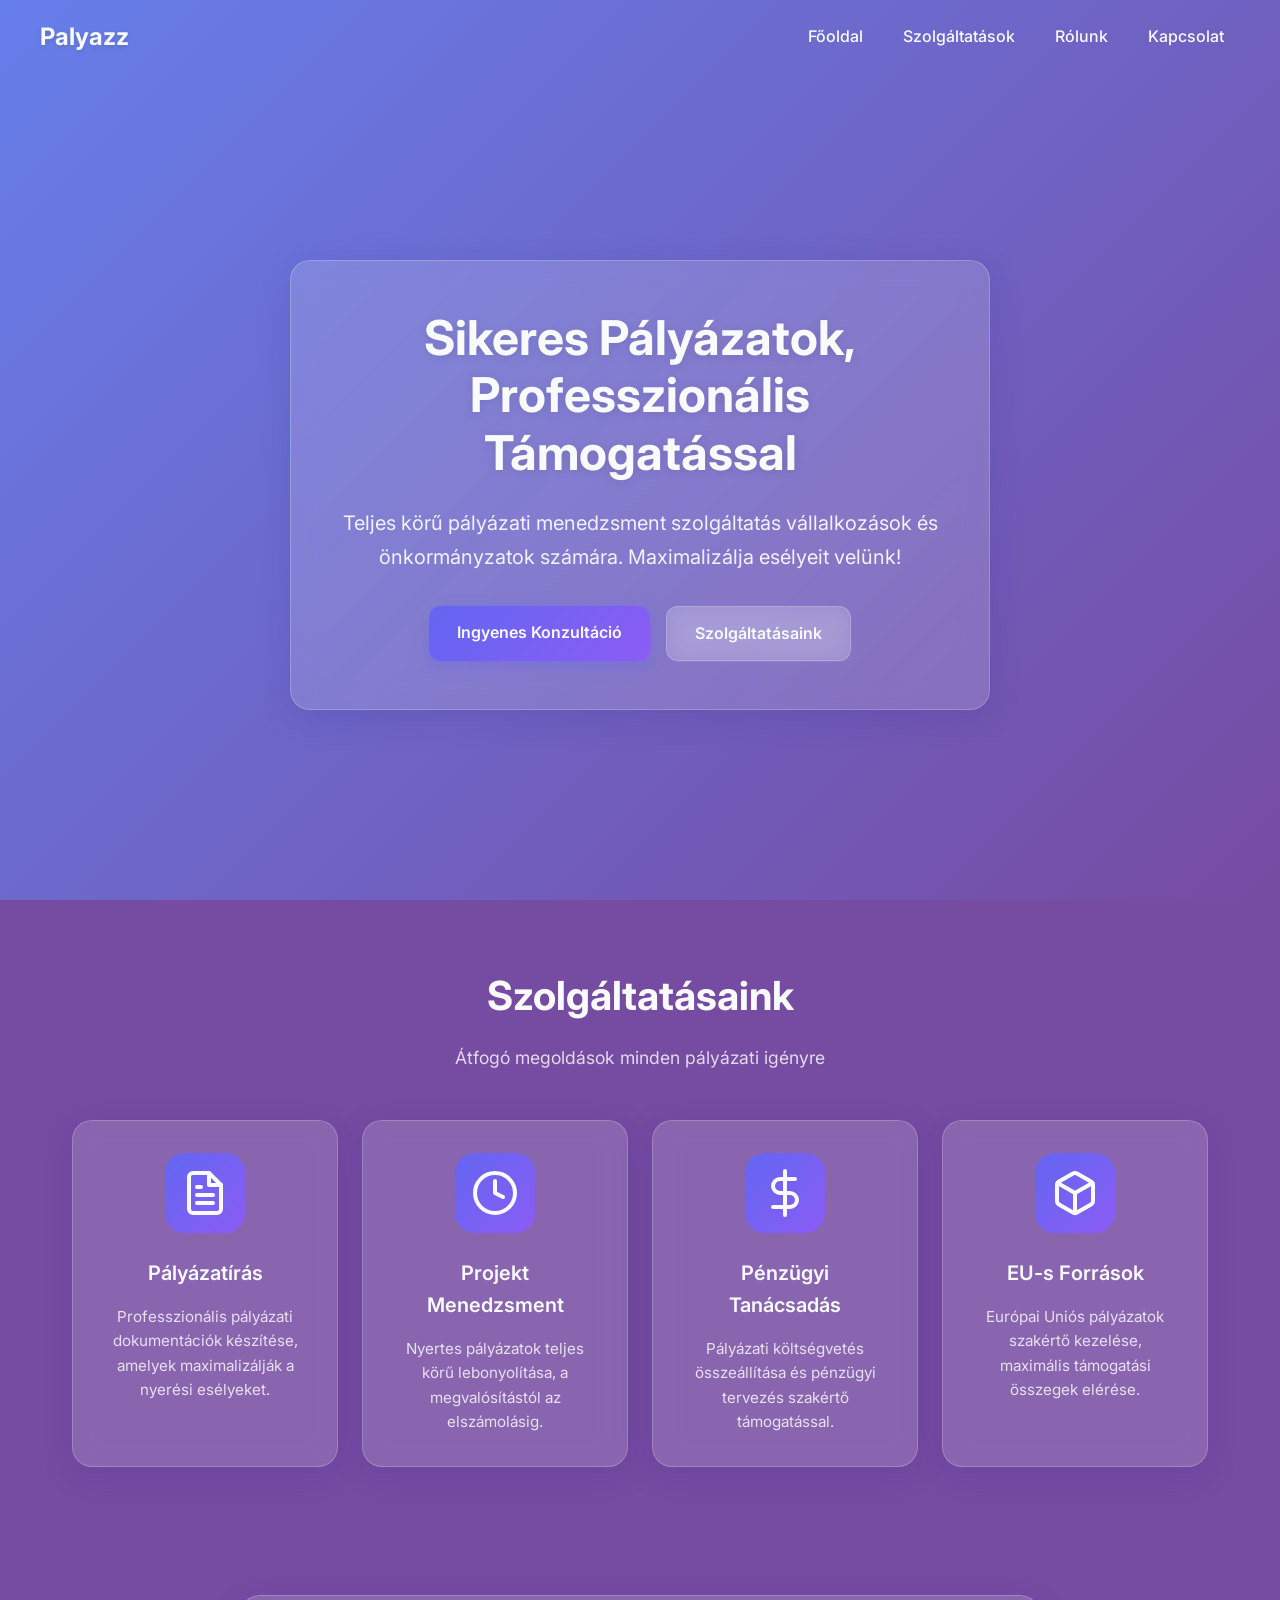
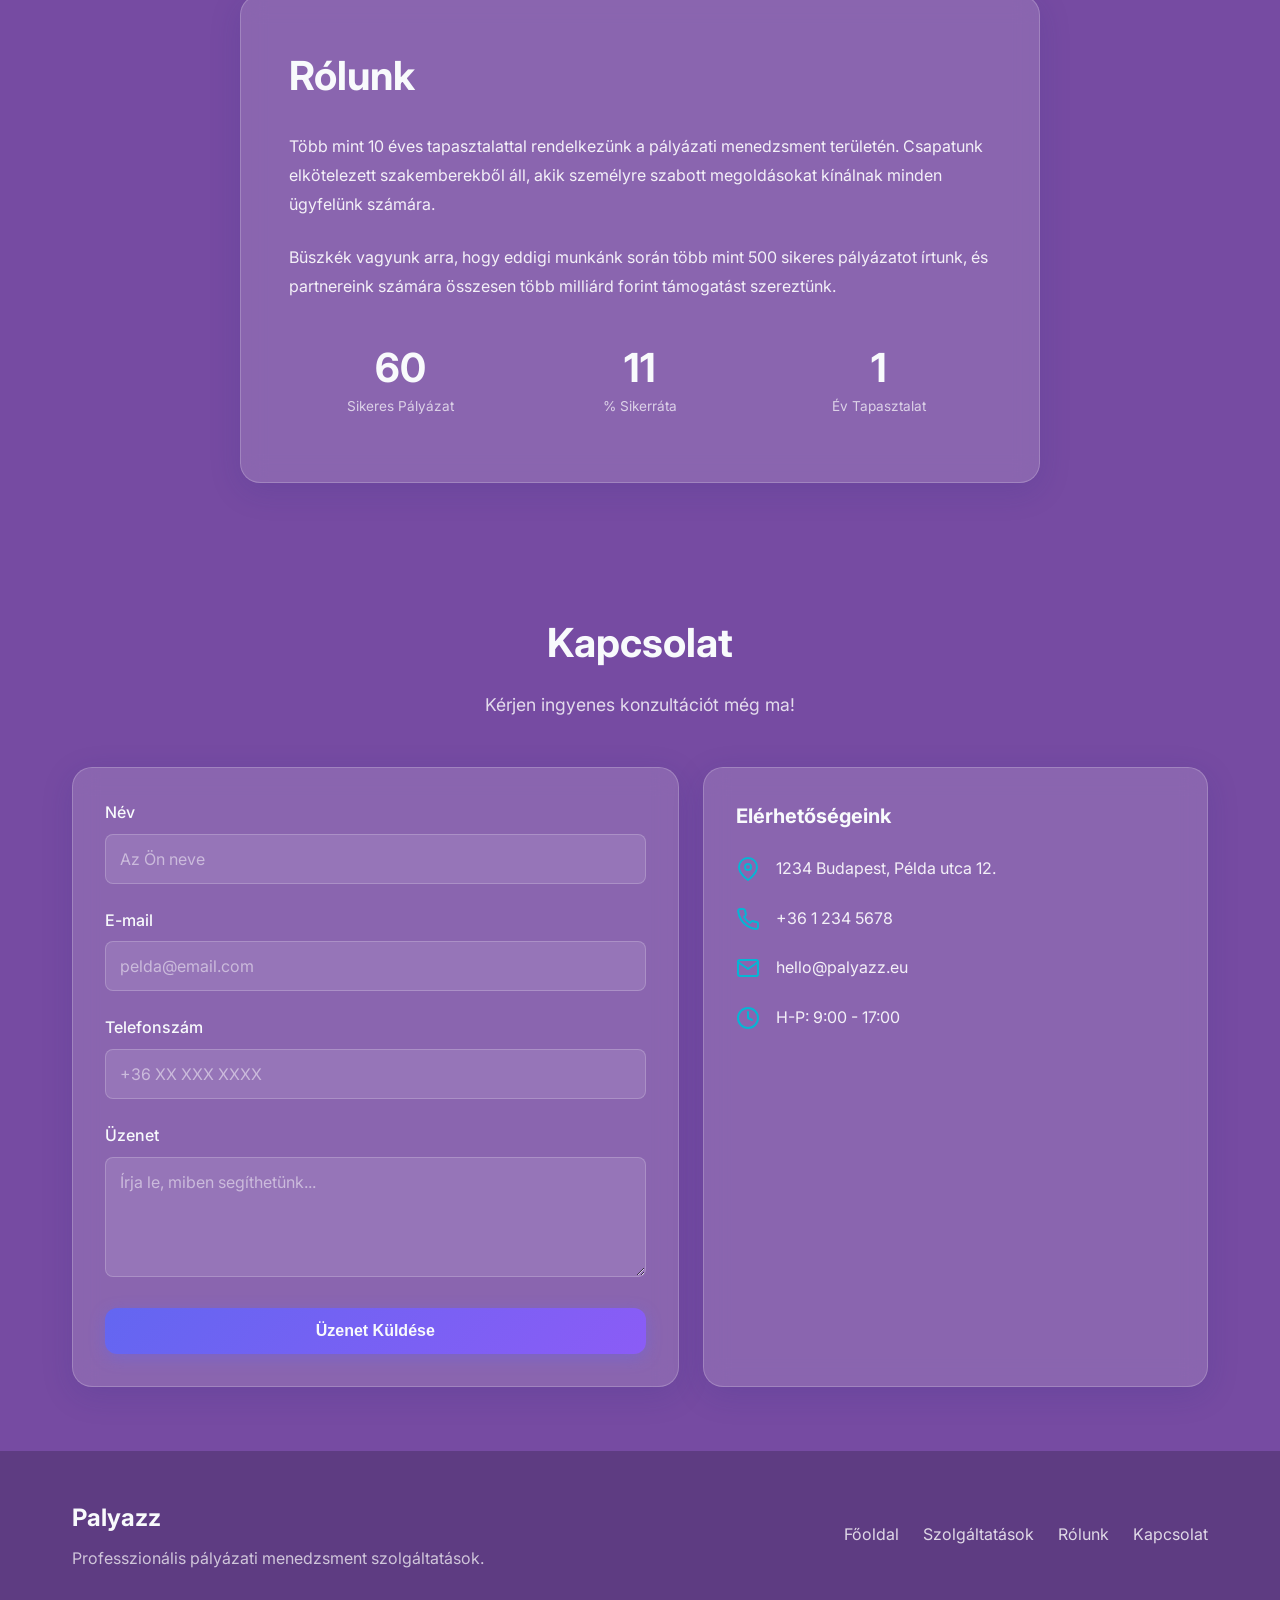
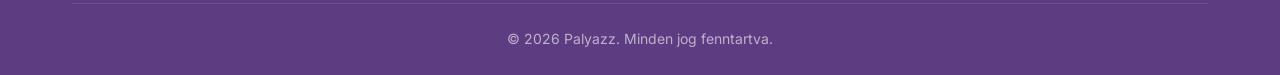
==== index.html @ 02066424 "Initial commit" ====
<!DOCTYPE html>
<html lang="hu">
<head>
    <meta charset="UTF-8">
    <meta name="viewport" content="width=device-width, initial-scale=1.0">
    <meta name="description" content="Pályázat menedzsment szolgáltatások - Professzionális támogatás pályázati sikereihez">
    <title>Palyazz | Sikeres Pályázatok</title>
    <link rel="stylesheet" href="css/styles.css">
    <link rel="preconnect" href="https://fonts.googleapis.com">
    <link rel="preconnect" href="https://fonts.gstatic.com" crossorigin>
    <link href="https://fonts.googleapis.com/css2?family=Inter:wght@300;400;500;600;700&display=swap" rel="stylesheet">
</head>
<body>
    <!-- Navigation -->
    <nav class="navbar">
        <div class="nav-container">
            <a href="#" class="nav-logo">Palyazz</a>
            <button class="nav-toggle" aria-label="Toggle navigation">
                <span class="hamburger"></span>
            </button>
            <ul class="nav-menu">
                <li><a href="#hero" class="nav-link">Főoldal</a></li>
                <li><a href="#services" class="nav-link">Szolgáltatások</a></li>
                <li><a href="#about" class="nav-link">Rólunk</a></li>
                <li><a href="#contact" class="nav-link">Kapcsolat</a></li>
            </ul>
        </div>
    </nav>
    <div class="nav-backdrop"></div>

    <!-- Hero Section -->
    <section id="hero" class="hero">
        <div class="hero-background"></div>
        <div class="container">
            <div class="hero-content glass-card">
                <h1 class="hero-title">Sikeres Pályázatok, Professzionális Támogatással</h1>
                <p class="hero-subtitle">Teljes körű pályázati menedzsment szolgáltatás vállalkozások és önkormányzatok számára. Maximalizálja esélyeit velünk!</p>
                <div class="hero-buttons">
                    <a href="#contact" class="btn btn-primary">Ingyenes Konzultáció</a>
                    <a href="#services" class="btn btn-secondary">Szolgáltatásaink</a>
                </div>
            </div>
        </div>
    </section>

    <!-- Services Section -->
    <section id="services" class="services">
        <div class="container">
            <h2 class="section-title">Szolgáltatásaink</h2>
            <p class="section-subtitle">Átfogó megoldások minden pályázati igényre</p>
            
            <div class="services-grid">
                <div class="service-card glass-card">
                    <div class="service-icon">
                        <svg xmlns="http://www.w3.org/2000/svg" width="48" height="48" viewBox="0 0 24 24" fill="none" stroke="currentColor" stroke-width="2" stroke-linecap="round" stroke-linejoin="round">
                            <path d="M14 2H6a2 2 0 0 0-2 2v16a2 2 0 0 0 2 2h12a2 2 0 0 0 2-2V8z"></path>
                            <polyline points="14 2 14 8 20 8"></polyline>
                            <line x1="16" y1="13" x2="8" y2="13"></line>
                            <line x1="16" y1="17" x2="8" y2="17"></line>
                            <polyline points="10 9 9 9 8 9"></polyline>
                        </svg>
                    </div>
                    <h3 class="service-title">Pályázatírás</h3>
                    <p class="service-description">Professzionális pályázati dokumentációk készítése, amelyek maximalizálják a nyerési esélyeket.</p>
                </div>

                <div class="service-card glass-card">
                    <div class="service-icon">
                        <svg xmlns="http://www.w3.org/2000/svg" width="48" height="48" viewBox="0 0 24 24" fill="none" stroke="currentColor" stroke-width="2" stroke-linecap="round" stroke-linejoin="round">
                            <circle cx="12" cy="12" r="10"></circle>
                            <polyline points="12 6 12 12 16 14"></polyline>
                        </svg>
                    </div>
                    <h3 class="service-title">Projekt Menedzsment</h3>
                    <p class="service-description">Nyertes pályázatok teljes körű lebonyolítása, a megvalósítástól az elszámolásig.</p>
                </div>

                <div class="service-card glass-card">
                    <div class="service-icon">
                        <svg xmlns="http://www.w3.org/2000/svg" width="48" height="48" viewBox="0 0 24 24" fill="none" stroke="currentColor" stroke-width="2" stroke-linecap="round" stroke-linejoin="round">
                            <line x1="12" y1="1" x2="12" y2="23"></line>
                            <path d="M17 5H9.5a3.5 3.5 0 0 0 0 7h5a3.5 3.5 0 0 1 0 7H6"></path>
                        </svg>
                    </div>
                    <h3 class="service-title">Pénzügyi Tanácsadás</h3>
                    <p class="service-description">Pályázati költségvetés összeállítása és pénzügyi tervezés szakértő támogatással.</p>
                </div>

                <div class="service-card glass-card">
                    <div class="service-icon">
                        <svg xmlns="http://www.w3.org/2000/svg" width="48" height="48" viewBox="0 0 24 24" fill="none" stroke="currentColor" stroke-width="2" stroke-linecap="round" stroke-linejoin="round">
                            <path d="M21 16V8a2 2 0 0 0-1-1.73l-7-4a2 2 0 0 0-2 0l-7 4A2 2 0 0 0 3 8v8a2 2 0 0 0 1 1.73l7 4a2 2 0 0 0 2 0l7-4A2 2 0 0 0 21 16z"></path>
                            <polyline points="3.27 6.96 12 12.01 20.73 6.96"></polyline>
                            <line x1="12" y1="22.08" x2="12" y2="12"></line>
                        </svg>
                    </div>
                    <h3 class="service-title">EU-s Források</h3>
                    <p class="service-description">Európai Uniós pályázatok szakértő kezelése, maximális támogatási összegek elérése.</p>
                </div>
            </div>
        </div>
    </section>

    <!-- About Section -->
    <section id="about" class="about">
        <div class="container">
            <div class="about-content">
                <div class="about-text glass-card">
                    <h2 class="section-title">Rólunk</h2>
                    <p>Több mint 10 éves tapasztalattal rendelkezünk a pályázati menedzsment területén. Csapatunk elkötelezett szakemberekből áll, akik személyre szabott megoldásokat kínálnak minden ügyfelünk számára.</p>
                    <p>Büszkék vagyunk arra, hogy eddigi munkánk során több mint 500 sikeres pályázatot írtunk, és partnereink számára összesen több milliárd forint támogatást szereztünk.</p>
                    <div class="stats">
                        <div class="stat-item">
                            <span class="stat-number" data-target="500">0</span>
                            <span class="stat-label">Sikeres Pályázat</span>
                        </div>
                        <div class="stat-item">
                            <span class="stat-number" data-target="98">0</span>
                            <span class="stat-label">% Sikerráta</span>
                        </div>
                        <div class="stat-item">
                            <span class="stat-number" data-target="10">0</span>
                            <span class="stat-label">Év Tapasztalat</span>
                        </div>
                    </div>
                </div>
            </div>
        </div>
    </section>

    <!-- Contact Section -->
    <section id="contact" class="contact">
        <div class="container">
            <h2 class="section-title">Kapcsolat</h2>
            <p class="section-subtitle">Kérjen ingyenes konzultációt még ma!</p>
            
            <div class="contact-wrapper">
                <div class="contact-form-container glass-card">
                    <form id="contact-form" class="contact-form">
                        <div class="form-group">
                            <label for="name">Név</label>
                            <input type="text" id="name" name="name" required placeholder="Az Ön neve">
                        </div>
                        <div class="form-group">
                            <label for="email">E-mail</label>
                            <input type="email" id="email" name="email" required placeholder="pelda@email.com">
                        </div>
                        <div class="form-group">
                            <label for="phone">Telefonszám</label>
                            <input type="tel" id="phone" name="phone" placeholder="+36 XX XXX XXXX">
                        </div>
                        <div class="form-group">
                            <label for="message">Üzenet</label>
                            <textarea id="message" name="message" rows="4" required placeholder="Írja le, miben segíthetünk..."></textarea>
                        </div>
                        <button type="submit" class="btn btn-primary btn-full">Üzenet Küldése</button>
                    </form>
                </div>
                
                <div class="contact-info glass-card">
                    <h3>Elérhetőségeink</h3>
                    <div class="contact-item">
                        <svg xmlns="http://www.w3.org/2000/svg" width="24" height="24" viewBox="0 0 24 24" fill="none" stroke="currentColor" stroke-width="2" stroke-linecap="round" stroke-linejoin="round">
                            <path d="M21 10c0 7-9 13-9 13s-9-6-9-13a9 9 0 0 1 18 0z"></path>
                            <circle cx="12" cy="10" r="3"></circle>
                        </svg>
                        <span>1234 Budapest, Példa utca 12.</span>
                    </div>
                    <div class="contact-item">
                        <svg xmlns="http://www.w3.org/2000/svg" width="24" height="24" viewBox="0 0 24 24" fill="none" stroke="currentColor" stroke-width="2" stroke-linecap="round" stroke-linejoin="round">
                            <path d="M22 16.92v3a2 2 0 0 1-2.18 2 19.79 19.79 0 0 1-8.63-3.07 19.5 19.5 0 0 1-6-6 19.79 19.79 0 0 1-3.07-8.67A2 2 0 0 1 4.11 2h3a2 2 0 0 1 2 1.72 12.84 12.84 0 0 0 .7 2.81 2 2 0 0 1-.45 2.11L8.09 9.91a16 16 0 0 0 6 6l1.27-1.27a2 2 0 0 1 2.11-.45 12.84 12.84 0 0 0 2.81.7A2 2 0 0 1 22 16.92z"></path>
                        </svg>
                        <span>+36 1 234 5678</span>
                    </div>
                    <div class="contact-item">
                        <svg xmlns="http://www.w3.org/2000/svg" width="24" height="24" viewBox="0 0 24 24" fill="none" stroke="currentColor" stroke-width="2" stroke-linecap="round" stroke-linejoin="round">
                            <path d="M4 4h16c1.1 0 2 .9 2 2v12c0 1.1-.9 2-2 2H4c-1.1 0-2-.9-2-2V6c0-1.1.9-2 2-2z"></path>
                            <polyline points="22,6 12,13 2,6"></polyline>
                        </svg>
                        <span>hello@palyazz.eu</span>
                    </div>
                    <div class="contact-item">
                        <svg xmlns="http://www.w3.org/2000/svg" width="24" height="24" viewBox="0 0 24 24" fill="none" stroke="currentColor" stroke-width="2" stroke-linecap="round" stroke-linejoin="round">
                            <circle cx="12" cy="12" r="10"></circle>
                            <polyline points="12 6 12 12 16 14"></polyline>
                        </svg>
                        <span>H-P: 9:00 - 17:00</span>
                    </div>
                </div>
            </div>
        </div>
    </section>

    <!-- Footer -->
    <footer class="footer">
        <div class="container">
            <div class="footer-content">
                <div class="footer-brand">
                    <a href="#" class="footer-logo">Palyazz</a>
                    <p>Professzionális pályázati menedzsment szolgáltatások.</p>
                </div>
                <div class="footer-links">
                    <a href="#hero">Főoldal</a>
                    <a href="#services">Szolgáltatások</a>
                    <a href="#about">Rólunk</a>
                    <a href="#contact">Kapcsolat</a>
                </div>
            </div>
            <div class="footer-bottom">
                <p>&copy; 2026 Palyazz. Minden jog fenntartva.</p>
            </div>
        </div>
    </footer>

    <script src="js/main.js"></script>
</body>
</html>
---- css/styles.css ----
/* =============================================
   CSS Variables & Reset
   ============================================= */
:root {
    /* Colors */
    --primary-color: #6366f1;
    --primary-dark: #4f46e5;
    --secondary-color: #8b5cf6;
    --accent-color: #06b6d4;
    --text-primary: #1e293b;
    --text-secondary: #64748b;
    --text-light: #f8fafc;
    --background-start: #667eea;
    --background-end: #764ba2;
    
    /* Glass Effect */
    --glass-bg: rgba(255, 255, 255, 0.15);
    --glass-border: rgba(255, 255, 255, 0.2);
    --glass-shadow: 0 8px 32px rgba(31, 38, 135, 0.15);
    --glass-blur: 12px;
    
    /* Spacing */
    --spacing-xs: 0.5rem;
    --spacing-sm: 1rem;
    --spacing-md: 1.5rem;
    --spacing-lg: 2rem;
    --spacing-xl: 3rem;
    --spacing-2xl: 4rem;
    
    /* Border Radius */
    --radius-sm: 8px;
    --radius-md: 12px;
    --radius-lg: 20px;
    --radius-xl: 24px;
    
    /* Transitions */
    --transition-fast: 0.2s ease;
    --transition-normal: 0.3s ease;
    --transition-slow: 0.5s ease;
    
    /* Typography */
    --font-family: 'Inter', -apple-system, BlinkMacSystemFont, 'Segoe UI', Roboto, sans-serif;
}

/* Reset */
*,
*::before,
*::after {
    box-sizing: border-box;
    margin: 0;
    padding: 0;
}

html {
    scroll-behavior: smooth;
    font-size: 16px;
    background: var(--background-end);
    overscroll-behavior: none;
}

body {
    font-family: var(--font-family);
    line-height: 1.6;
    color: var(--text-primary);
    background: linear-gradient(135deg, var(--background-start) 0%, var(--background-end) 100%);
    background-attachment: fixed;
    min-height: 100vh;
    overscroll-behavior: none;
}

img {
    max-width: 100%;
    height: auto;
    display: block;
}

a {
    text-decoration: none;
    color: inherit;
}

ul {
    list-style: none;
}

/* =============================================
   Utility Classes
   ============================================= */
.container {
    width: 100%;
    max-width: 1200px;
    margin: 0 auto;
    padding: 0 var(--spacing-sm);
}

.glass-card {
    background: var(--glass-bg);
    backdrop-filter: blur(var(--glass-blur));
    -webkit-backdrop-filter: blur(var(--glass-blur));
    border-radius: var(--radius-lg);
    border: 1px solid var(--glass-border);
    box-shadow: var(--glass-shadow);
}

/* Fallback for browsers without backdrop-filter support */
@supports not (backdrop-filter: blur(12px)) {
    .glass-card {
        background: rgba(255, 255, 255, 0.85);
    }
}

.section-title {
    font-size: clamp(1.75rem, 4vw, 2.5rem);
    font-weight: 700;
    color: var(--text-light);
    text-align: center;
    margin-bottom: var(--spacing-sm);
}

.section-subtitle {
    font-size: 1.1rem;
    color: rgba(255, 255, 255, 0.8);
    text-align: center;
    margin-bottom: var(--spacing-xl);
}

/* =============================================
   Buttons
   ============================================= */
.btn {
    display: inline-block;
    padding: 0.875rem 1.75rem;
    font-size: 1rem;
    font-weight: 600;
    border-radius: var(--radius-md);
    border: none;
    cursor: pointer;
    transition: all var(--transition-normal);
    text-align: center;
}

.btn-primary {
    background: linear-gradient(135deg, var(--primary-color), var(--secondary-color));
    color: var(--text-light);
    box-shadow: 0 4px 15px rgba(99, 102, 241, 0.4);
}

.btn-primary:hover {
    transform: translateY(-2px);
    box-shadow: 0 6px 20px rgba(99, 102, 241, 0.5);
}

.btn-secondary {
    background: var(--glass-bg);
    backdrop-filter: blur(10px);
    -webkit-backdrop-filter: blur(10px);
    color: var(--text-light);
    border: 1px solid var(--glass-border);
}

.btn-secondary:hover {
    background: rgba(255, 255, 255, 0.25);
    transform: translateY(-2px);
}

.btn-full {
    width: 100%;
}

/* =============================================
   Navigation
   ============================================= */
.navbar {
    position: fixed;
    top: 0;
    left: 0;
    right: 0;
    z-index: 1000;
    padding: var(--spacing-sm);
    transition: all var(--transition-normal);
}

.navbar.scrolled {
    background: rgba(255, 255, 255, 0.1);
    backdrop-filter: blur(20px);
    -webkit-backdrop-filter: blur(20px);
    box-shadow: 0 4px 30px rgba(0, 0, 0, 0.1);
}

.nav-container {
    display: flex;
    justify-content: space-between;
    align-items: center;
    max-width: 1200px;
    margin: 0 auto;
}

.nav-logo {
    font-size: 1.5rem;
    font-weight: 700;
    color: var(--text-light);
    text-shadow: 0 2px 4px rgba(0, 0, 0, 0.1);
}

.nav-toggle {
    display: block;
    background: none;
    border: none;
    cursor: pointer;
    padding: var(--spacing-xs);
    width: 40px;
    height: 40px;
    display: flex;
    align-items: center;
    justify-content: center;
    margin-left: auto;
    z-index: 1002;
}

.nav-toggle.active {
    z-index: 1002;
}

.hamburger {
    width: 24px;
    height: 18px;
    position: relative;
    display: inline-block;
}

.hamburger::before,
.hamburger::after,
.hamburger {
    content: '';
    position: absolute;
    width: 24px;
    height: 2px;
    background: var(--text-light);
    border-radius: 2px;
    transition: all var(--transition-fast);
    left: 0;
}

.hamburger::before {
    top: 0;
    content: '';
}

.hamburger::after {
    bottom: 0;
    content: '';
}

.hamburger {
    top: 50%;
    transform: translateY(-50%);
}

.nav-toggle.active .hamburger {
    opacity: 0;
    transform: translateY(-50%) rotate(90deg);
}

.nav-toggle.active .hamburger::before {
    top: 50%;
    transform: rotate(45deg) translateY(-50%);
}

.nav-toggle.active .hamburger::after {
    bottom: 50%;
    transform: rotate(-45deg) translateY(50%);
}

.nav-toggle.active .hamburger {
    background: transparent;
}

.nav-toggle.active .hamburger::before {
    top: 0;
    transform: rotate(45deg);
}

.nav-toggle.active .hamburger::after {
    top: 0;
    transform: rotate(-45deg);
}

.nav-menu {
    position: fixed;
    top: 70px;
    left: var(--spacing-sm);
    right: var(--spacing-sm);
    background: rgba(255, 255, 255, 0.15);
    backdrop-filter: blur(20px);
    -webkit-backdrop-filter: blur(20px);
    border-radius: var(--radius-lg);
    padding: var(--spacing-md);
    transform: translateY(-150%);
    opacity: 0;
    transition: all var(--transition-normal);
    border: 1px solid var(--glass-border);
    z-index: 1000;
}

.nav-menu.active {
    transform: translateY(0);
    opacity: 1;
}

.nav-backdrop {
    position: fixed;
    top: 0;
    left: 0;
    right: 0;
    bottom: 0;
    background: rgba(0, 0, 0, 0.4);
    backdrop-filter: blur(12px);
    -webkit-backdrop-filter: blur(12px);
    opacity: 0;
    transition: opacity var(--transition-normal);
    pointer-events: none;
    z-index: 999;
}

.nav-backdrop.active {
    opacity: 1;
    pointer-events: auto;
}

.nav-link {
    display: block;
    padding: var(--spacing-sm);
    color: var(--text-light);
    font-weight: 500;
    text-align: center;
    border-radius: var(--radius-sm);
    transition: var(--transition-fast);
}

.nav-link:hover {
    background: rgba(255, 255, 255, 0.1);
}

/* =============================================
   Hero Section
   ============================================= */
.hero {
    min-height: 100vh;
    display: flex;
    align-items: center;
    padding: calc(70px + var(--spacing-lg)) var(--spacing-sm) var(--spacing-lg);
    position: relative;
    overflow: hidden;
}

.hero-background {
    position: absolute;
    inset: 0;
    background: 
        radial-gradient(circle at 20% 80%, rgba(120, 119, 198, 0.3) 0%, transparent 50%),
        radial-gradient(circle at 80% 20%, rgba(131, 58, 180, 0.3) 0%, transparent 50%);
    z-index: -1;
}

.hero-content {
    padding: var(--spacing-lg);
    text-align: center;
    max-width: 600px;
    margin: 0 auto;
}

.hero-title {
    font-size: clamp(1.75rem, 5vw, 3rem);
    font-weight: 700;
    color: var(--text-light);
    line-height: 1.2;
    margin-bottom: var(--spacing-md);
    text-shadow: 0 2px 10px rgba(0, 0, 0, 0.1);
}

.hero-subtitle {
    font-size: clamp(1rem, 2.5vw, 1.25rem);
    color: rgba(255, 255, 255, 0.9);
    margin-bottom: var(--spacing-lg);
    line-height: 1.7;
}

.hero-buttons {
    display: flex;
    flex-direction: column;
    gap: var(--spacing-sm);
}

/* =============================================
   Services Section
   ============================================= */
.services {
    padding: var(--spacing-2xl) var(--spacing-sm);
}

.services-grid {
    display: grid;
    grid-template-columns: 1fr;
    gap: var(--spacing-md);
}

.service-card {
    padding: var(--spacing-lg);
    text-align: center;
    transition: transform var(--transition-normal);
}

.service-card:hover {
    transform: translateY(-5px);
}

.service-icon {
    width: 80px;
    height: 80px;
    margin: 0 auto var(--spacing-md);
    display: flex;
    align-items: center;
    justify-content: center;
    background: linear-gradient(135deg, var(--primary-color), var(--secondary-color));
    border-radius: var(--radius-lg);
    color: var(--text-light);
}

.service-title {
    font-size: 1.25rem;
    font-weight: 600;
    color: var(--text-light);
    margin-bottom: var(--spacing-sm);
}

.service-description {
    color: rgba(255, 255, 255, 0.8);
    font-size: 0.95rem;
}

/* =============================================
   About Section
   ============================================= */
.about {
    padding: var(--spacing-2xl) var(--spacing-sm);
}

.about-text {
    padding: var(--spacing-lg);
}

.about-text p {
    color: rgba(255, 255, 255, 0.9);
    margin-bottom: var(--spacing-md);
    line-height: 1.8;
}

.about-text .section-title {
    text-align: left;
    margin-bottom: var(--spacing-md);
}

.stats {
    display: grid;
    grid-template-columns: repeat(3, 1fr);
    gap: var(--spacing-sm);
    margin-top: var(--spacing-lg);
    text-align: center;
}

.stat-item {
    padding: var(--spacing-sm);
}

.stat-number {
    display: block;
    font-size: clamp(1.75rem, 4vw, 2.5rem);
    font-weight: 700;
    color: var(--text-light);
    line-height: 1;
}

.stat-label {
    display: block;
    font-size: 0.85rem;
    color: rgba(255, 255, 255, 0.7);
    margin-top: var(--spacing-xs);
}

/* =============================================
   Contact Section
   ============================================= */
.contact {
    padding: var(--spacing-2xl) var(--spacing-sm);
}

.contact-wrapper {
    display: grid;
    grid-template-columns: 1fr;
    gap: var(--spacing-md);
}

.contact-form-container {
    padding: var(--spacing-lg);
}

.form-group {
    margin-bottom: var(--spacing-md);
}

.form-group label {
    display: block;
    color: var(--text-light);
    font-weight: 500;
    margin-bottom: var(--spacing-xs);
}

.form-group input,
.form-group textarea {
    width: 100%;
    padding: 0.875rem;
    background: rgba(255, 255, 255, 0.1);
    border: 1px solid var(--glass-border);
    border-radius: var(--radius-sm);
    color: var(--text-light);
    font-family: inherit;
    font-size: 1rem;
    transition: all var(--transition-fast);
}

.form-group input::placeholder,
.form-group textarea::placeholder {
    color: rgba(255, 255, 255, 0.5);
}

.form-group input:focus,
.form-group textarea:focus {
    outline: none;
    border-color: var(--primary-color);
    background: rgba(255, 255, 255, 0.15);
}

.form-group textarea {
    resize: vertical;
    min-height: 120px;
}

.contact-info {
    padding: var(--spacing-lg);
}

.contact-info h3 {
    color: var(--text-light);
    font-size: 1.25rem;
    margin-bottom: var(--spacing-md);
}

.contact-item {
    display: flex;
    align-items: center;
    gap: var(--spacing-sm);
    color: rgba(255, 255, 255, 0.9);
    margin-bottom: var(--spacing-md);
}

.contact-item svg {
    flex-shrink: 0;
    color: var(--accent-color);
}

/* =============================================
   Footer
   ============================================= */
.footer {
    background: rgba(0, 0, 0, 0.2);
    padding: var(--spacing-xl) var(--spacing-sm) var(--spacing-md);
}

.footer-content {
    display: flex;
    flex-direction: column;
    gap: var(--spacing-lg);
    margin-bottom: var(--spacing-lg);
}

.footer-logo {
    font-size: 1.5rem;
    font-weight: 700;
    color: var(--text-light);
}

.footer-brand p {
    color: rgba(255, 255, 255, 0.7);
    margin-top: var(--spacing-xs);
}

.footer-links {
    display: flex;
    flex-wrap: wrap;
    gap: var(--spacing-md);
}

.footer-links a {
    color: rgba(255, 255, 255, 0.8);
    transition: color var(--transition-fast);
}

.footer-links a:hover {
    color: var(--text-light);
}

.footer-bottom {
    padding-top: var(--spacing-md);
    border-top: 1px solid rgba(255, 255, 255, 0.1);
    text-align: center;
}

.footer-bottom p {
    color: rgba(255, 255, 255, 0.6);
    font-size: 0.875rem;
}

/* =============================================
   Animations
   ============================================= */
@keyframes fadeInUp {
    from {
        opacity: 0;
        transform: translateY(30px);
    }
    to {
        opacity: 1;
        transform: translateY(0);
    }
}

.hero-content {
    animation: fadeInUp 0.8s ease forwards;
}

.service-card {
    opacity: 0;
    animation: fadeInUp 0.6s ease forwards;
}

.service-card:nth-child(1) { animation-delay: 0.1s; }
.service-card:nth-child(2) { animation-delay: 0.2s; }
.service-card:nth-child(3) { animation-delay: 0.3s; }
.service-card:nth-child(4) { animation-delay: 0.4s; }

/* =============================================
   Media Queries - Tablet and Up
   ============================================= */
@media (min-width: 640px) {
    .hero-buttons {
        flex-direction: row;
        justify-content: center;
    }
    
    .services-grid {
        grid-template-columns: repeat(2, 1fr);
    }
}

@media (min-width: 768px) {
    .nav-toggle {
        display: none;
    }
    
    .nav-menu {
        position: static;
        transform: none;
        opacity: 1;
        background: none;
        backdrop-filter: none;
        border: none;
        padding: 0;
        display: flex;
        gap: var(--spacing-xs);
    }
    
    .nav-link {
        padding: var(--spacing-xs) var(--spacing-sm);
    }
    
    .hero-content {
        padding: var(--spacing-xl);
    }
    
    .contact-wrapper {
        grid-template-columns: 1.2fr 1fr;
    }
}

@media (min-width: 1024px) {
    .container {
        padding: 0 var(--spacing-lg);
    }
    
    .hero-content {
        max-width: 700px;
    }
    
    .services-grid {
        grid-template-columns: repeat(4, 1fr);
    }
    
    .about-text {
        padding: var(--spacing-xl);
        max-width: 800px;
        margin: 0 auto;
    }
    
    .footer-content {
        flex-direction: row;
        justify-content: space-between;
        align-items: center;
    }
}

/* =============================================
   Accessibility
   ============================================= */
@media (prefers-reduced-motion: reduce) {
    *,
    *::before,
    *::after {
        animation-duration: 0.01ms !important;
        animation-iteration-count: 1 !important;
        transition-duration: 0.01ms !important;
    }
    
    html {
        scroll-behavior: auto;
    }
}

/* Focus styles for keyboard navigation */
:focus-visible {
    outline: 2px solid var(--accent-color);
    outline-offset: 2px;
}
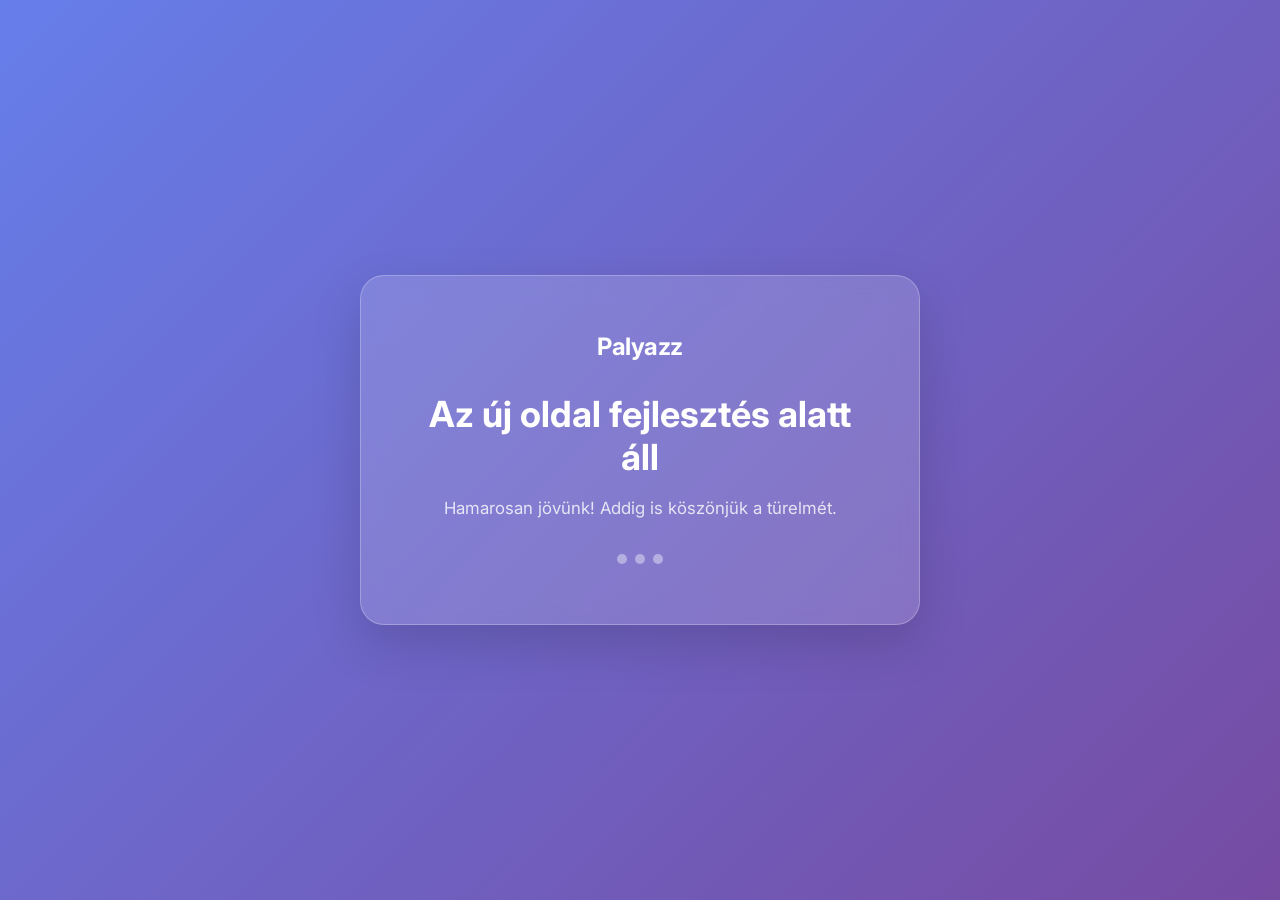
==== commit 6491b95b: "Coming-soon page on root, move current site to /elonezet/ Old site kept at /elonezet/ for owner revi" ====
--- a/index.html
+++ b/index.html
@@ -3,215 +3,85 @@
 <head>
     <meta charset="UTF-8">
     <meta name="viewport" content="width=device-width, initial-scale=1.0">
-    <meta name="description" content="Pályázat menedzsment szolgáltatások - Professzionális támogatás pályázati sikereihez">
-    <title>Palyazz | Sikeres Pályázatok</title>
-    <link rel="stylesheet" href="css/styles.css">
+    <meta name="description" content="Palyazz – pályázat menedzsment. Az új oldal fejlesztés alatt áll, hamarosan jövünk.">
+    <title>Palyazz | Hamarosan</title>
     <link rel="preconnect" href="https://fonts.googleapis.com">
     <link rel="preconnect" href="https://fonts.gstatic.com" crossorigin>
-    <link href="https://fonts.googleapis.com/css2?family=Inter:wght@300;400;500;600;700&display=swap" rel="stylesheet">
+    <link href="https://fonts.googleapis.com/css2?family=Inter:wght@400;600;700&display=swap" rel="stylesheet">
+    <style>
+        :root {
+            --bg-start: #667eea;
+            --bg-end: #764ba2;
+            --accent: #06b6d4;
+            --text: #ffffff;
+            --text-soft: rgba(255, 255, 255, 0.8);
+        }
+        *, *::before, *::after { box-sizing: border-box; margin: 0; padding: 0; }
+        html, body { height: 100%; }
+        body {
+            font-family: 'Inter', -apple-system, BlinkMacSystemFont, 'Segoe UI', Roboto, sans-serif;
+            color: var(--text);
+            background: linear-gradient(135deg, var(--bg-start) 0%, var(--bg-end) 100%);
+            background-color: var(--bg-end);
+            display: flex;
+            align-items: center;
+            justify-content: center;
+            padding: 16px;
+            min-height: 100vh;
+        }
+        .card {
+            width: 100%;
+            max-width: 560px;
+            text-align: center;
+            padding: clamp(2rem, 6vw, 3.5rem) clamp(1.5rem, 5vw, 3rem);
+            border-radius: 24px;
+            background: rgba(255, 255, 255, 0.15);
+            -webkit-backdrop-filter: blur(12px);
+            backdrop-filter: blur(12px);
+            border: 1px solid rgba(255, 255, 255, 0.25);
+            box-shadow: 0 20px 50px rgba(0, 0, 0, 0.15);
+        }
+        .logo {
+            font-size: 1.5rem;
+            font-weight: 700;
+            letter-spacing: -0.02em;
+            margin-bottom: 2rem;
+        }
+        h1 {
+            font-size: clamp(1.6rem, 5vw, 2.25rem);
+            font-weight: 700;
+            line-height: 1.2;
+            margin-bottom: 1rem;
+        }
+        p {
+            color: var(--text-soft);
+            font-size: 1.05rem;
+            line-height: 1.6;
+        }
+        .dots { display: inline-flex; gap: 8px; margin-top: 2rem; }
+        .dots span {
+            width: 10px; height: 10px; border-radius: 50%;
+            background: var(--text);
+            opacity: 0.4;
+            animation: pulse 1.4s ease-in-out infinite;
+        }
+        .dots span:nth-child(2) { animation-delay: 0.2s; }
+        .dots span:nth-child(3) { animation-delay: 0.4s; }
+        @keyframes pulse {
+            0%, 100% { opacity: 0.3; transform: scale(0.9); }
+            50% { opacity: 1; transform: scale(1.1); background: var(--accent); }
+        }
+        @media (prefers-reduced-motion: reduce) {
+            .dots span { animation: none; opacity: 0.7; }
+        }
+    </style>
 </head>
 <body>
-    <!-- Navigation -->
-    <nav class="navbar">
-        <div class="nav-container">
-            <a href="#" class="nav-logo">Palyazz</a>
-            <button class="nav-toggle" aria-label="Toggle navigation">
-                <span class="hamburger"></span>
-            </button>
-            <ul class="nav-menu">
-                <li><a href="#hero" class="nav-link">Főoldal</a></li>
-                <li><a href="#services" class="nav-link">Szolgáltatások</a></li>
-                <li><a href="#about" class="nav-link">Rólunk</a></li>
-                <li><a href="#contact" class="nav-link">Kapcsolat</a></li>
-            </ul>
-        </div>
-    </nav>
-    <div class="nav-backdrop"></div>
-
-    <!-- Hero Section -->
-    <section id="hero" class="hero">
-        <div class="hero-background"></div>
-        <div class="container">
-            <div class="hero-content glass-card">
-                <h1 class="hero-title">Sikeres Pályázatok, Professzionális Támogatással</h1>
-                <p class="hero-subtitle">Teljes körű pályázati menedzsment szolgáltatás vállalkozások és önkormányzatok számára. Maximalizálja esélyeit velünk!</p>
-                <div class="hero-buttons">
-                    <a href="#contact" class="btn btn-primary">Ingyenes Konzultáció</a>
-                    <a href="#services" class="btn btn-secondary">Szolgáltatásaink</a>
-                </div>
-            </div>
-        </div>
-    </section>
-
-    <!-- Services Section -->
-    <section id="services" class="services">
-        <div class="container">
-            <h2 class="section-title">Szolgáltatásaink</h2>
-            <p class="section-subtitle">Átfogó megoldások minden pályázati igényre</p>
-            
-            <div class="services-grid">
-                <div class="service-card glass-card">
-                    <div class="service-icon">
-                        <svg xmlns="http://www.w3.org/2000/svg" width="48" height="48" viewBox="0 0 24 24" fill="none" stroke="currentColor" stroke-width="2" stroke-linecap="round" stroke-linejoin="round">
-                            <path d="M14 2H6a2 2 0 0 0-2 2v16a2 2 0 0 0 2 2h12a2 2 0 0 0 2-2V8z"></path>
-                            <polyline points="14 2 14 8 20 8"></polyline>
-                            <line x1="16" y1="13" x2="8" y2="13"></line>
-                            <line x1="16" y1="17" x2="8" y2="17"></line>
-                            <polyline points="10 9 9 9 8 9"></polyline>
-                        </svg>
-                    </div>
-                    <h3 class="service-title">Pályázatírás</h3>
-                    <p class="service-description">Professzionális pályázati dokumentációk készítése, amelyek maximalizálják a nyerési esélyeket.</p>
-                </div>
-
-                <div class="service-card glass-card">
-                    <div class="service-icon">
-                        <svg xmlns="http://www.w3.org/2000/svg" width="48" height="48" viewBox="0 0 24 24" fill="none" stroke="currentColor" stroke-width="2" stroke-linecap="round" stroke-linejoin="round">
-                            <circle cx="12" cy="12" r="10"></circle>
-                            <polyline points="12 6 12 12 16 14"></polyline>
-                        </svg>
-                    </div>
-                    <h3 class="service-title">Projekt Menedzsment</h3>
-                    <p class="service-description">Nyertes pályázatok teljes körű lebonyolítása, a megvalósítástól az elszámolásig.</p>
-                </div>
-
-                <div class="service-card glass-card">
-                    <div class="service-icon">
-                        <svg xmlns="http://www.w3.org/2000/svg" width="48" height="48" viewBox="0 0 24 24" fill="none" stroke="currentColor" stroke-width="2" stroke-linecap="round" stroke-linejoin="round">
-                            <line x1="12" y1="1" x2="12" y2="23"></line>
-                            <path d="M17 5H9.5a3.5 3.5 0 0 0 0 7h5a3.5 3.5 0 0 1 0 7H6"></path>
-                        </svg>
-                    </div>
-                    <h3 class="service-title">Pénzügyi Tanácsadás</h3>
-                    <p class="service-description">Pályázati költségvetés összeállítása és pénzügyi tervezés szakértő támogatással.</p>
-                </div>
-
-                <div class="service-card glass-card">
-                    <div class="service-icon">
-                        <svg xmlns="http://www.w3.org/2000/svg" width="48" height="48" viewBox="0 0 24 24" fill="none" stroke="currentColor" stroke-width="2" stroke-linecap="round" stroke-linejoin="round">
-                            <path d="M21 16V8a2 2 0 0 0-1-1.73l-7-4a2 2 0 0 0-2 0l-7 4A2 2 0 0 0 3 8v8a2 2 0 0 0 1 1.73l7 4a2 2 0 0 0 2 0l7-4A2 2 0 0 0 21 16z"></path>
-                            <polyline points="3.27 6.96 12 12.01 20.73 6.96"></polyline>
-                            <line x1="12" y1="22.08" x2="12" y2="12"></line>
-                        </svg>
-                    </div>
-                    <h3 class="service-title">EU-s Források</h3>
-                    <p class="service-description">Európai Uniós pályázatok szakértő kezelése, maximális támogatási összegek elérése.</p>
-                </div>
-            </div>
-        </div>
-    </section>
-
-    <!-- About Section -->
-    <section id="about" class="about">
-        <div class="container">
-            <div class="about-content">
-                <div class="about-text glass-card">
-                    <h2 class="section-title">Rólunk</h2>
-                    <p>Több mint 10 éves tapasztalattal rendelkezünk a pályázati menedzsment területén. Csapatunk elkötelezett szakemberekből áll, akik személyre szabott megoldásokat kínálnak minden ügyfelünk számára.</p>
-                    <p>Büszkék vagyunk arra, hogy eddigi munkánk során több mint 500 sikeres pályázatot írtunk, és partnereink számára összesen több milliárd forint támogatást szereztünk.</p>
-                    <div class="stats">
-                        <div class="stat-item">
-                            <span class="stat-number" data-target="500">0</span>
-                            <span class="stat-label">Sikeres Pályázat</span>
-                        </div>
-                        <div class="stat-item">
-                            <span class="stat-number" data-target="98">0</span>
-                            <span class="stat-label">% Sikerráta</span>
-                        </div>
-                        <div class="stat-item">
-                            <span class="stat-number" data-target="10">0</span>
-                            <span class="stat-label">Év Tapasztalat</span>
-                        </div>
-                    </div>
-                </div>
-            </div>
-        </div>
-    </section>
-
-    <!-- Contact Section -->
-    <section id="contact" class="contact">
-        <div class="container">
-            <h2 class="section-title">Kapcsolat</h2>
-            <p class="section-subtitle">Kérjen ingyenes konzultációt még ma!</p>
-            
-            <div class="contact-wrapper">
-                <div class="contact-form-container glass-card">
-                    <form id="contact-form" class="contact-form">
-                        <div class="form-group">
-                            <label for="name">Név</label>
-                            <input type="text" id="name" name="name" required placeholder="Az Ön neve">
-                        </div>
-                        <div class="form-group">
-                            <label for="email">E-mail</label>
-                            <input type="email" id="email" name="email" required placeholder="pelda@email.com">
-                        </div>
-                        <div class="form-group">
-                            <label for="phone">Telefonszám</label>
-                            <input type="tel" id="phone" name="phone" placeholder="+36 XX XXX XXXX">
-                        </div>
-                        <div class="form-group">
-                            <label for="message">Üzenet</label>
-                            <textarea id="message" name="message" rows="4" required placeholder="Írja le, miben segíthetünk..."></textarea>
-                        </div>
-                        <button type="submit" class="btn btn-primary btn-full">Üzenet Küldése</button>
-                    </form>
-                </div>
-                
-                <div class="contact-info glass-card">
-                    <h3>Elérhetőségeink</h3>
-                    <div class="contact-item">
-                        <svg xmlns="http://www.w3.org/2000/svg" width="24" height="24" viewBox="0 0 24 24" fill="none" stroke="currentColor" stroke-width="2" stroke-linecap="round" stroke-linejoin="round">
-                            <path d="M21 10c0 7-9 13-9 13s-9-6-9-13a9 9 0 0 1 18 0z"></path>
-                            <circle cx="12" cy="10" r="3"></circle>
-                        </svg>
-                        <span>1234 Budapest, Példa utca 12.</span>
-                    </div>
-                    <div class="contact-item">
-                        <svg xmlns="http://www.w3.org/2000/svg" width="24" height="24" viewBox="0 0 24 24" fill="none" stroke="currentColor" stroke-width="2" stroke-linecap="round" stroke-linejoin="round">
-                            <path d="M22 16.92v3a2 2 0 0 1-2.18 2 19.79 19.79 0 0 1-8.63-3.07 19.5 19.5 0 0 1-6-6 19.79 19.79 0 0 1-3.07-8.67A2 2 0 0 1 4.11 2h3a2 2 0 0 1 2 1.72 12.84 12.84 0 0 0 .7 2.81 2 2 0 0 1-.45 2.11L8.09 9.91a16 16 0 0 0 6 6l1.27-1.27a2 2 0 0 1 2.11-.45 12.84 12.84 0 0 0 2.81.7A2 2 0 0 1 22 16.92z"></path>
-                        </svg>
-                        <span>+36 1 234 5678</span>
-                    </div>
-                    <div class="contact-item">
-                        <svg xmlns="http://www.w3.org/2000/svg" width="24" height="24" viewBox="0 0 24 24" fill="none" stroke="currentColor" stroke-width="2" stroke-linecap="round" stroke-linejoin="round">
-                            <path d="M4 4h16c1.1 0 2 .9 2 2v12c0 1.1-.9 2-2 2H4c-1.1 0-2-.9-2-2V6c0-1.1.9-2 2-2z"></path>
-                            <polyline points="22,6 12,13 2,6"></polyline>
-                        </svg>
-                        <span>hello@palyazz.eu</span>
-                    </div>
-                    <div class="contact-item">
-                        <svg xmlns="http://www.w3.org/2000/svg" width="24" height="24" viewBox="0 0 24 24" fill="none" stroke="currentColor" stroke-width="2" stroke-linecap="round" stroke-linejoin="round">
-                            <circle cx="12" cy="12" r="10"></circle>
-                            <polyline points="12 6 12 12 16 14"></polyline>
-                        </svg>
-                        <span>H-P: 9:00 - 17:00</span>
-                    </div>
-                </div>
-            </div>
-        </div>
-    </section>
-
-    <!-- Footer -->
-    <footer class="footer">
-        <div class="container">
-            <div class="footer-content">
-                <div class="footer-brand">
-                    <a href="#" class="footer-logo">Palyazz</a>
-                    <p>Professzionális pályázati menedzsment szolgáltatások.</p>
-                </div>
-                <div class="footer-links">
-                    <a href="#hero">Főoldal</a>
-                    <a href="#services">Szolgáltatások</a>
-                    <a href="#about">Rólunk</a>
-                    <a href="#contact">Kapcsolat</a>
-                </div>
-            </div>
-            <div class="footer-bottom">
-                <p>&copy; 2026 Palyazz. Minden jog fenntartva.</p>
-            </div>
-        </div>
-    </footer>
-
-    <script src="js/main.js"></script>
+    <main class="card">
+        <div class="logo">Palyazz</div>
+        <h1>Az új oldal fejlesztés alatt áll</h1>
+        <p>Hamarosan jövünk! Addig is köszönjük a türelmét.</p>
+        <div class="dots" aria-hidden="true"><span></span><span></span><span></span></div>
+    </main>
 </body>
 </html>
